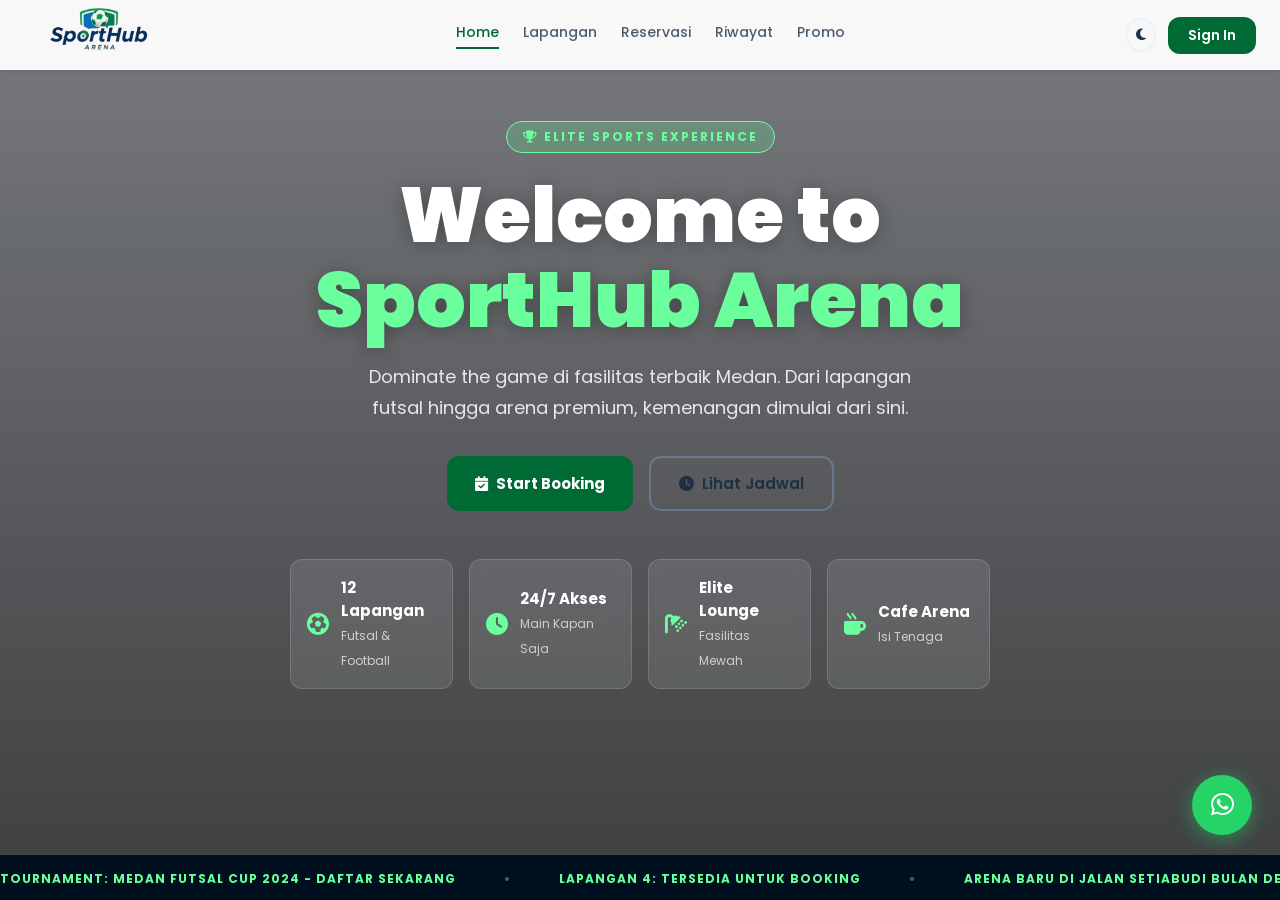
==== index.html @ 55cbb91e "Memperbaiki code, manambah file, promo bisa berjalan, login center" ====
<!DOCTYPE html>
<html lang="id">

<head>
    <meta charset="UTF-8">
    <meta name="viewport" content="width=device-width, initial-scale=1.0">
    <title>SportHub Arena - Home</title>
    <link rel="stylesheet" href="css/style.css">
    <link href="https://fonts.googleapis.com/css2?family=Poppins:wght@300;400;600;700;800;900&display=swap"
        rel="stylesheet">
    <link href="https://cdnjs.cloudflare.com/ajax/libs/font-awesome/6.5.0/css/all.min.css" rel="stylesheet">
</head>

<body class="welcome-page">

    <!-- Background Slideshow -->
    <div class="bg-slideshow">
        <div class="bg-slide active"
            style="background-image: url('https://images.unsplash.com/photo-1574629810360-7efbbe195018?w=1920&q=80');">
        </div>
        <div class="bg-slide"
            style="background-image: url('https://images.unsplash.com/photo-1546519638-68e109498ffc?w=1920&q=80');">
        </div>
        <div class="bg-slide"
            style="background-image: url('https://images.unsplash.com/photo-1612872087720-bb876e2e67d1?w=1920&q=80');">
        </div>
        <div class="bg-slide"
            style="background-image: url('https://images.unsplash.com/photo-1626224583764-f87db24ac4ea?w=1920&q=80');">
        </div>
        <div class="overlay"></div>
    </div>

    <header>
    <!-- Navbar -->
    <nav class="navbar">
        <div class="nav-brand">
            <img src="asset/logo.png" alt="Logo" width="50">
        </div>
        <div class="nav-links">
            <a href="index.html" class="active">Home</a>
            <a href="fields.html">Lapangan</a>
            <a href="reservasi.html">Reservasi</a>
            <a href="riwayat.html">Riwayat</a>
            <a href="home.html#promo">Promo</a>
        </div>
        <div class="nav-actions">
            <button class="btn-dark-toggle" onclick="toggleDark()" title="Toggle Dark Mode">
                <i class="fas fa-moon" id="dark-icon"></i>
            </button>
            <a href="login.html" class="btn-signin">Sign In</a>
            <button class="hamburger" onclick="toggleMenu()" id="hamburger">
                <i class="fas fa-bars"></i>
            </button>
        </div>
    </nav>

    <!-- Mobile Menu -->
    <div class="mobile-menu" id="mobileMenu">
        <a href="index.html">Home</a>
        <a href="fields.html">Lapangan</a>
        <a href="reservasi.html">Reservasi</a>
        <a href="riwayat.html">Riwayat</a>
        <a href="home.html#promo">Promo</a>
        <a href="login.html">Sign In</a>
    </div>

    </header>

    <main>
    <!-- Hero Content -->
    <div class="hero-content">
        <span class="badge-label animate-fadein"><i class="fas fa-trophy"></i> Elite Sports Experience</span>

        <h1 class="hero-title animate-slideup">
            Welcome to <br>
            <span class="text-green">SportHub Arena</span>
        </h1>

        <p class="hero-desc animate-slideup delay-1">
            Dominate the game di fasilitas terbaik Medan. Dari lapangan futsal hingga arena premium, kemenangan dimulai
            dari sini.
        </p>

        <div class="hero-buttons animate-slideup delay-2">
            <a href="login.html" class="btn-primary">
                <i class="fas fa-calendar-check"></i> Start Booking
            </a>
            <a href="home.html" class="btn-outline">
                <i class="fas fa-clock"></i> Lihat Jadwal
            </a>
        </div>

        <!-- Stats -->
        <div class="hero-stats animate-fadein delay-3">
            <div class="stat-item">
                <i class="fas fa-futbol"></i>
                <div>
                    <strong>12 Lapangan</strong>
                    <span>Futsal & Football</span>
                </div>
            </div>
            <div class="stat-item">
                <i class="fas fa-clock"></i>
                <div>
                    <strong>24/7 Akses</strong>
                    <span>Main Kapan Saja</span>
                </div>
            </div>
            <div class="stat-item">
                <i class="fas fa-shower"></i>
                <div>
                    <strong>Elite Lounge</strong>
                    <span>Fasilitas Mewah</span>
                </div>
            </div>
            <div class="stat-item">
                <i class="fas fa-mug-hot"></i>
                <div>
                    <strong>Cafe Arena</strong>
                    <span>Isi Tenaga</span>
                </div>
            </div>
        </div>
    </div>

    <!-- Ticker Bar -->
    <div class="ticker-bar">
                <div class="ticker-content">
            <span>TOURNAMENT: MEDAN FUTSAL CUP 2024 - DAFTAR SEKARANG</span>
            <span class="dot">&bull;</span>
            <span>LAPANGAN 4: TERSEDIA UNTUK BOOKING</span>
            <span class="dot">&bull;</span>
            <span>ARENA BARU DI JALAN SETIABUDI BULAN DEPAN</span>
            <span class="dot">&bull;</span>
            <span>PROMO: DISKON 20% SLOT PAGI (06:00 - 10:00)</span>
            <span class="dot">&bull;</span>
            <span>TOURNAMENT: MEDAN FUTSAL CUP 2024 - DAFTAR SEKARANG</span>
            <span class="dot">&bull;</span>
            <span>LAPANGAN 4: TERSEDIA UNTUK BOOKING</span>
            <span class="dot">&bull;</span>
            <span>ARENA BARU DI JALAN SETIABUDI BULAN DEPAN</span>
            <span class="dot">&bull;</span>
            <span>PROMO: DISKON 20% SLOT PAGI (06:00 - 10:00)</span>
        </div>
    </div>

    </main>

    <!-- FAB Support -->
    <div class="fab-container">
        <button class="fab-btn" title="WhatsApp Support" onclick="window.open('https://wa.me/628123456789')">
            <i class="fab fa-whatsapp"></i>
        </button>
        <span class="fab-tooltip">Chat Support</span>
    </div>

    <script src="js/script.js"></script>
</body>

</html>
---- css/style.css ----
/* ========================================
   style.css - SportHub Arena
   ======================================== */

:root {
    --hijau: #006a35;
    --hijau-muda: #6bfe9c;
    --hijau-gelap: #004a23;
    --putih: #ffffff;
    --abu-muda: #f2f7ff;
    --abu: #e8f2ff;
    --abu-tua: #66798d;
    --teks: #1e3042;
    --teks-sub: #4b5d70;
    --merah: #b31b25;
    --biru: #006093;
    --shadow: 0 4px 20px rgba(0,0,0,0.1);
    --radius: 12px;
    --radius-besar: 20px;
    --transition: 0.3s ease;
    --navbar-height: 70px;
}

/* ===== Dark Mode ===== */
body.dark {
    --putih: #1a1a2e;
    --abu-muda: #16213e;
    --abu: #0f3460;
    --teks: #e8f2ff;
    --teks-sub: #9cafc5;
    --abu-tua: #9cafc5;
}

/* ===== Reset Dasar ===== */
* {
    margin: 0;
    padding: 0;
    box-sizing: border-box;
}

body {
    font-family: 'Poppins', sans-serif;
    background-color: var(--abu-muda);
    color: var(--teks);
    transition: background-color var(--transition), color var(--transition);
}

a {
    text-decoration: none;
    color: inherit;
}

/* ===================================
   NAVBAR
=================================== */
.navbar {
    position: fixed;
    top: 0;
    left: 0;
    right: 0;
    height: var(--navbar-height);
    background: rgba(255,255,255,0.95);
    backdrop-filter: blur(10px);
    box-shadow: 0 2px 10px rgba(0,0,0,0.08);
    display: flex;
    align-items: center;
    justify-content: space-between;
    padding: 0 24px;
    z-index: 1000;
    transition: background var(--transition);
}

body.dark .navbar {
    background: rgba(22, 33, 62, 0.95);
}

.nav-brand img{
    width: 150px;
    height: auto;
    /* display: flex;
    align-items: center;
    gap: 10px;
    font-size: 20px;
    font-weight: 800;
    color: var(--hijau);
    font-style: italic; */
}

.nav-brand i {
    font-size: 22px;
}

.nav-links {
    display: flex;
    gap: 24px;
}

.nav-links a {
    font-size: 14px;
    font-weight: 500;
    color: var(--teks-sub);
    transition: color var(--transition);
    padding-bottom: 4px;
    border-bottom: 2px solid transparent;
}

.nav-links a:hover,
.nav-links a.active {
    color: var(--hijau);
    border-bottom-color: var(--hijau);
}

.nav-actions {
    display: flex;
    align-items: center;
    gap: 12px;
}

/* Tombol Dark Mode */
.btn-dark-toggle {
    background: none;
    border: 2px solid var(--abu);
    padding: 8px;
    border-radius: 50%;
    cursor: pointer;
    color: var(--teks);
    display: flex;
    align-items: center;
    justify-content: center;
    transition: all var(--transition);
}

.btn-dark-toggle:hover {
    background: var(--hijau);
    color: white;
    border-color: var(--hijau);
}

/* Tombol Sign In */
.btn-signin {
    background: var(--hijau);
    color: white;
    padding: 8px 20px;
    border-radius: var(--radius);
    font-size: 14px;
    font-weight: 600;
    transition: all var(--transition);
}

.btn-signin:hover {
    background: var(--hijau-gelap);
}

/* Hamburger Menu */
.hamburger {
    display: none;
    background: none;
    border: none;
    font-size: 22px;
    cursor: pointer;
    color: var(--teks);
}

/* Mobile Menu */
.mobile-menu {
    display: none;
    position: fixed;
    top: var(--navbar-height);
    left: 0;
    right: 0;
    background: var(--putih);
    padding: 20px;
    box-shadow: var(--shadow);
    z-index: 999;
    flex-direction: column;
    gap: 8px;
}

.mobile-menu a {
    padding: 12px 16px;
    border-radius: var(--radius);
    font-weight: 500;
    color: var(--teks);
    transition: all var(--transition);
}

.mobile-menu a:hover {
    background: var(--abu);
    color: var(--hijau);
}

.mobile-menu.open {
    display: flex;
}

/* Search Bar di Navbar */
.search-bar {
    display: flex;
    align-items: center;
    gap: 8px;
    background: var(--abu);
    border-radius: 100px;
    padding: 8px 16px;
}

.search-bar input {
    border: none;
    background: none;
    outline: none;
    font-size: 13px;
    width: 180px;
    color: var(--teks);
}

.search-bar i {
    color: var(--abu-tua);
    font-size: 14px;
}

/* User Menu Dropdown */
.user-menu {
    display: flex;
    align-items: center;
    gap: 8px;
    cursor: pointer;
    padding: 6px 12px;
    border-radius: 100px;
    border: 2px solid var(--abu);
    position: relative;
    transition: all var(--transition);
}

.user-menu:hover {
    border-color: var(--hijau);
}

.user-avatar {
    width: 32px;
    height: 32px;
    border-radius: 50%;
    background: var(--hijau-muda);
    display: flex;
    align-items: center;
    justify-content: center;
    color: var(--hijau);
    font-size: 14px;
}

.user-name {
    font-size: 13px;
    font-weight: 600;
}

.dropdown-menu {
    display: none;
    position: absolute;
    top: calc(100% + 10px);
    right: 0;
    background: var(--putih);
    border-radius: var(--radius);
    box-shadow: var(--shadow);
    min-width: 180px;
    overflow: hidden;
    border: 1px solid var(--abu);
}

.dropdown-menu.show {
    display: block;
}

.dropdown-menu a {
    display: flex;
    align-items: center;
    gap: 10px;
    padding: 12px 16px;
    font-size: 13px;
    font-weight: 500;
    color: var(--teks);
    transition: all var(--transition);
}

.dropdown-menu a:hover {
    background: var(--abu);
    color: var(--hijau);
}

/* ===================================
   TOMBOL UMUM
=================================== */
.btn-primary {
    display: inline-flex;
    align-items: center;
    gap: 8px;
    background: var(--hijau);
    color: white;
    padding: 14px 28px;
    border-radius: var(--radius);
    font-size: 15px;
    font-weight: 700;
    border: none;
    cursor: pointer;
    transition: all var(--transition);
    text-decoration: none;
}

.btn-primary:hover {
    background: var(--hijau-gelap);
    transform: translateY(-2px);
    box-shadow: 0 8px 20px rgba(0,106,53,0.3);
}

.btn-primary:active {
    transform: scale(0.97);
}

.btn-outline {
    display: inline-flex;
    align-items: center;
    gap: 8px;
    background: transparent;
    color: var(--teks);
    padding: 14px 28px;
    border-radius: var(--radius);
    font-size: 15px;
    font-weight: 600;
    border: 2px solid var(--abu-tua);
    cursor: pointer;
    transition: all var(--transition);
    text-decoration: none;
}

.btn-outline:hover {
    border-color: var(--hijau);
    color: var(--hijau);
}

/* ===================================
   WELCOME PAGE
=================================== */
.welcome-page {
    min-height: 100vh;
}

/* Slideshow */
.bg-slideshow {
    position: fixed;
    inset: 0;
    z-index: -1;
}

.bg-slide {
    position: absolute;
    inset: 0;
    background-size: cover;
    background-position: center;
    opacity: 0;
    transition: opacity 1.5s ease;
}

.bg-slide.active {
    opacity: 1;
}

.overlay {
    position: absolute;
    inset: 0;
    background: linear-gradient(180deg, rgba(0,0,0,0.5) 0%, rgba(0,0,0,0.75) 100%);
}

/* Hero Content */
.hero-content {
    min-height: calc(100vh - 60px);
    padding-top: calc(var(--navbar-height) + 20px);
    padding-left: 24px;
    padding-right: 24px;
    padding-bottom: 120px;
    display: flex;
    flex-direction: column;
    align-items: center;
    justify-content: center;
    text-align: center;
    max-width: 900px;
    margin: 0 auto;
    box-sizing: border-box;
}

body{
    overflow-x: hidden;
}

.badge-label {
    display: inline-block;
    background: rgba(107, 254, 156, 0.2);
    color: var(--hijau-muda);
    border: 1px solid var(--hijau-muda);
    padding: 6px 16px;
    border-radius: 100px;
    font-size: 12px;
    font-weight: 700;
    letter-spacing: 2px;
    text-transform: uppercase;
    margin-bottom: 20px;
}

.hero-title {
    font-size: clamp(2.5rem, 6vw, 5rem);
    font-weight: 900;
    color: white;
    line-height: 1.1;
    margin-bottom: 20px;
    text-shadow: 0 2px 20px rgba(0,0,0,0.3);
}

.text-green {
    color: var(--hijau-muda);
}

.hero-desc {
    font-size: 18px;
    color: rgba(255,255,255,0.85);
    max-width: 580px;
    line-height: 1.7;
    margin-bottom: 32px;
}

.hero-buttons {
    display: flex;
    gap: 16px;
    flex-wrap: wrap;
    justify-content: center;
    margin-bottom: 48px;
}

.hero-stats {
    display: grid;
    grid-template-columns: repeat(auto-fit, minmax(140px, 1fr));
    gap: 16px;
    width: 100%;
    max-width: 700px;
}

.stat-item {
    background: rgba(255,255,255,0.1);
    backdrop-filter: blur(10px);
    border: 1px solid rgba(255,255,255,0.15);
    border-radius: var(--radius);
    padding: 16px;
    display: flex;
    align-items: center;
    gap: 12px;
    text-align: left;
}

.stat-item i {
    font-size: 22px;
    color: var(--hijau-muda);
}

.stat-item strong {
    display: block;
    color: white;
    font-size: 15px;
}

.stat-item span {
    font-size: 12px;
    color: rgba(255,255,255,0.7);
}

/* Ticker Bar */
.ticker-bar {
    position: fixed;
    bottom: 0;
    left: 0;
    right: 0;
    background: #000f1e;
    padding: 10px 0;
    z-index: 100;
    overflow: hidden;
}

.ticker-content {
    display: inline-flex;
    gap: 48px;
    animation: marquee 35s linear infinite;
    white-space: nowrap;
    color: var(--hijau-muda);
    font-size: 12px;
    font-weight: 700;
    letter-spacing: 1px;
    text-transform: uppercase;
}

.ticker-content .dot {
    color: rgba(107,254,156,0.4);
}

@keyframes marquee {
    from { transform: translateX(0); }
    to { transform: translateX(-50%); }
}

/* ===================================
   ANIMASI
=================================== */
.animate-fadein {
    animation: fadeIn 0.8s ease forwards;
}

.animate-slideup {
    animation: slideUp 0.8s ease forwards;
}

.delay-1 { animation-delay: 0.2s; opacity: 0; }
.delay-2 { animation-delay: 0.4s; opacity: 0; }
.delay-3 { animation-delay: 0.6s; opacity: 0; }

@keyframes fadeIn {
    from { opacity: 0; }
    to { opacity: 1; }
}

@keyframes slideUp {
    from { transform: translateY(40px); opacity: 0; }
    to { transform: translateY(0); opacity: 1; }
}

/* ===================================
   AUTH PAGE (LOGIN / REGISTER)
=================================== */
.auth-page {
    min-height: 100vh;
}

.auth-main {
    min-height: 100vh;
    padding-top: var(--navbar-height);
    display: flex;
}

/* Kiri: Hero */
.auth-hero {
    flex: 1;
    position: relative;
    display: none;
    overflow: hidden;
}

.auth-hero-img {
    width: 100%;
    height: 100%;
    object-fit: cover;
}

.auth-hero-overlay {
    position: absolute;
    inset: 0;
    background: linear-gradient(to top, rgba(0,60,30,0.9) 0%, rgba(0,60,30,0.4) 100%);
    display: flex;
    flex-direction: column;
    justify-content: flex-end;
    padding: 48px;
    color: white;
}

.auth-hero-overlay h2 {
    font-size: 42px;
    font-weight: 900;
    line-height: 1.1;
    margin-bottom: 16px;
    font-style: italic;
}

.auth-hero-overlay p {
    font-size: 16px;
    opacity: 0.85;
    max-width: 380px;
    line-height: 1.7;
    margin-bottom: 32px;
}

.auth-hero-stats {
    display: flex;
    gap: 16px;
}

.auth-stat {
    background: rgba(255,255,255,0.15);
    padding: 16px 24px;
    border-radius: var(--radius);
    display: flex;
    flex-direction: column;
    gap: 4px;
}

.auth-stat .stat-label {
    font-size: 11px;
    text-transform: uppercase;
    letter-spacing: 2px;
    opacity: 0.8;
}

.auth-stat .stat-value {
    font-size: 26px;
    font-weight: 900;
}

/* Kanan: Form */
.auth-form-container {
    width: 100%;
    max-width: 540px;
    background: var(--putih);
    padding: 48px 40px;
    overflow-y: auto;
    display: flex;
    flex-direction: column;
    justify-content: center;
}

/* Auth Views (Tab System) */
.auth-view {
    display: none;
}

.auth-view.active {
    display: flex;
    flex-direction: column;
    gap: 0;
    animation: fadeIn 0.4s ease;
}

/* Tab Login/Register */
.auth-tabs {
    display: flex;
    gap: 0;
    margin-bottom: 32px;
    border-bottom: 2px solid var(--abu);
}

.tab-btn {
    background: none;
    border: none;
    padding: 14px 24px;
    font-size: 16px;
    font-weight: 700;
    font-family: 'Poppins', sans-serif;
    cursor: pointer;
    color: var(--abu-tua);
    border-bottom: 3px solid transparent;
    margin-bottom: -2px;
    transition: all var(--transition);
}

.tab-btn.active {
    color: var(--hijau);
    border-bottom-color: var(--hijau);
}

/* Form Header */
.form-header {
    margin-bottom: 24px;
}

.form-header h2 {
    font-size: 28px;
    font-weight: 800;
    margin-bottom: 6px;
}

.form-header p {
    color: var(--teks-sub);
    font-size: 14px;
}

/* Form Group */
.form-group {
    display: flex;
    flex-direction: column;
    gap: 6px;
    margin-bottom: 16px;
}

.form-group label {
    font-size: 12px;
    font-weight: 700;
    text-transform: uppercase;
    letter-spacing: 1px;
    color: var(--abu-tua);
    display: flex;
    justify-content: space-between;
    align-items: center;
}

/* Input dengan ikon */
.input-icon {
    position: relative;
    display: flex;
    align-items: center;
}

.input-icon > i:first-child {
    position: absolute;
    left: 16px;
    color: var(--abu-tua);
    font-size: 15px;
    pointer-events: none;
}

.input-icon input,
.input-icon textarea {
    width: 100%;
    padding: 14px 16px 14px 44px;
    background: var(--abu);
    border: 2px solid transparent;
    border-radius: var(--radius);
    font-size: 15px;
    font-family: 'Poppins', sans-serif;
    color: var(--teks);
    outline: none;
    transition: border-color var(--transition);
}

.input-icon textarea {
    resize: vertical;
    min-height: 80px;
}

.input-icon input:focus,
.input-icon textarea:focus {
    border-color: var(--hijau);
    background: rgba(0,106,53,0.05);
}

/* Toggle Password */
.toggle-pw {
    position: absolute;
    right: 14px;
    background: none;
    border: none;
    cursor: pointer;
    color: var(--abu-tua);
    font-size: 15px;
    padding: 4px;
}

.toggle-pw:hover {
    color: var(--hijau);
}

/* Forgot Link */
.forgot-link {
    color: var(--hijau);
    font-size: 12px;
    font-weight: 700;
    text-transform: none;
    letter-spacing: 0;
}

.forgot-link:hover {
    text-decoration: underline;
}

/* Form Row 2 kolom */
.form-row {
    display: grid;
    grid-template-columns: 1fr 1fr;
    gap: 12px;
}

/* Submit Button */
.btn-submit {
    width: 100%;
    padding: 16px;
    background: var(--hijau);
    color: white;
    border: none;
    border-radius: var(--radius);
    font-size: 16px;
    font-weight: 800;
    font-family: 'Poppins', sans-serif;
    cursor: pointer;
    transition: all var(--transition);
    display: flex;
    align-items: center;
    justify-content: center;
    gap: 10px;
    margin-top: 8px;
    letter-spacing: 0.5px;
}

.btn-submit:hover {
    background: var(--hijau-gelap);
    transform: translateY(-2px);
    box-shadow: 0 8px 20px rgba(0,106,53,0.3);
}

.btn-submit:active {
    transform: scale(0.98);
}

/* Notifikasi */
.notif {
    display: flex;
    align-items: center;
    gap: 10px;
    padding: 14px 16px;
    border-radius: var(--radius);
    font-size: 14px;
    font-weight: 600;
    margin-bottom: 16px;
}

.notif.hidden {
    display: none;
}

.notif-error {
    background: rgba(179,27,37,0.1);
    color: var(--merah);
    border: 1px solid rgba(179,27,37,0.3);
}

.notif-success {
    background: rgba(0,106,53,0.1);
    color: var(--hijau);
    border: 1px solid rgba(0,106,53,0.3);
}

/* Divider */
.divider {
    display: flex;
    align-items: center;
    gap: 12px;
    margin: 20px 0;
}

.divider::before,
.divider::after {
    content: '✓';
    flex: 1;
    height: 1px;
    background: var(--abu);
}

.divider span {
    font-size: 11px;
    font-weight: 700;
    color: var(--abu-tua);
    letter-spacing: 1px;
    white-space: nowrap;
}

/* Social Buttons */
.social-buttons {
    display: grid;
    grid-template-columns: 1fr 1fr;
    gap: 12px;
}

.btn-social {
    display: flex;
    align-items: center;
    justify-content: center;
    gap: 10px;
    padding: 12px;
    border: 2px solid var(--abu);
    border-radius: var(--radius);
    background: var(--putih);
    cursor: pointer;
    font-size: 14px;
    font-weight: 600;
    font-family: 'Poppins', sans-serif;
    color: var(--teks);
    transition: all var(--transition);
}

.btn-social:hover {
    border-color: var(--hijau);
    color: var(--hijau);
}

/* Back Button */
.back-btn {
    display: inline-flex;
    align-items: center;
    gap: 8px;
    background: none;
    border: none;
    font-family: 'Poppins', sans-serif;
    font-size: 14px;
    font-weight: 600;
    color: var(--teks-sub);
    cursor: pointer;
    padding: 0;
    margin-bottom: 24px;
    transition: color var(--transition);
}

.back-btn:hover {
    color: var(--hijau);
}

/* OTP Simulation Box */
.otp-simulation {
    background: rgba(107,254,156,0.1);
    border: 1px solid var(--hijau-muda);
    border-radius: var(--radius);
    padding: 14px 16px;
    display: flex;
    align-items: center;
    gap: 10px;
    font-size: 14px;
    font-weight: 600;
    color: var(--hijau);
    margin-bottom: 16px;
}

/* OTP Input Boxes */
.otp-inputs {
    display: flex;
    gap: 10px;
    justify-content: center;
    margin: 8px 0;
}

.otp-box {
    width: 52px;
    height: 60px;
    text-align: center;
    font-size: 24px;
    font-weight: 800;
    font-family: 'Poppins', sans-serif;
    background: var(--abu);
    border: 2px solid transparent;
    border-radius: var(--radius);
    outline: none;
    color: var(--teks);
    transition: border-color var(--transition);
}

.otp-box:focus {
    border-color: var(--hijau);
    background: rgba(0,106,53,0.05);
}

/* Resend OTP */
.resend-otp {
    text-align: center;
    font-size: 13px;
    color: var(--abu-tua);
    margin-top: 16px;
}

.resend-otp a {
    color: var(--hijau);
    font-weight: 700;
}

/* ===================================
   HOME PAGE
=================================== */
.home-page {
    min-height: 100vh;
}

.home-main {
    padding-top: calc(var(--navbar-height) + 24px);
    padding-bottom: 60px;
    max-width: 1200px;
    margin: 0 auto;
    padding-left: 24px;
    padding-right: 24px;
}

/* Page Header */
.page-header {
    margin-bottom: 32px;
    padding: 32px;
    background: linear-gradient(135deg, var(--hijau), #00a86b);
    border-radius: var(--radius-besar);
    color: white;
}

.page-header h1 {
    font-size: 32px;
    font-weight: 800;
    margin-bottom: 8px;
}

.page-header p {
    font-size: 16px;
    opacity: 0.85;
}

/* Section */
.section {
    margin-bottom: 48px;
}

.section-title {
    font-size: 24px;
    font-weight: 800;
    margin-bottom: 20px;
}

.section-sub {
    font-size: 14px;
    color: var(--teks-sub);
    margin-top: -12px;
    margin-bottom: 20px;
}

.section-header {
    display: flex;
    justify-content: space-between;
    align-items: flex-end;
    margin-bottom: 20px;
}

.link-more {
    font-size: 14px;
    font-weight: 700;
    color: var(--hijau);
    transition: opacity var(--transition);
}

.link-more:hover {
    opacity: 0.7;
}

/* Hero Section Home */
.home-hero{
    position:relative;
    display:grid;
    grid-template-columns:1fr 280px;
    gap:20px;
    margin-bottom:48px;
    align-items:start;
}

/*HERO IMAGE LEFT */
.home-hero-img-wrap{
    position:relative;
    height:400px;
    border-radius:var(--radius-besar);
    overflow:hidden;
}

/* semua gambar ditumpuk */
.home-hero-img{
    position:absolute;
    top:0;
    left:0;
    width:100%;
    height:100%;
    object-fit:cover;
    opacity:0;
    transform:scale(1);
    animation:heroFade 12s infinite ease-in-out;
    will-change: opacity, transform;
}

/* delay tiap gambar */
.home-hero-img:nth-child(1){ animation-delay:0s; }
.home-hero-img:nth-child(2){ animation-delay:3s; }
.home-hero-img:nth-child(3){ animation-delay:6s; }
.home-hero-img:nth-child(4){ animation-delay:9s; }

@keyframes heroFade{

    0%{
        opacity:0;
        transform:scale(1);
    }

    8%{
        opacity:1;
        transform:scale(1.02);
    }

    25%{
        opacity:1;
        transform:scale(1.05);
    }

    33%{
        opacity:0;
        transform:scale(1.08);
    }

    100%{
        opacity:0;
        transform:scale(1.08);
    }
}

/* overlay gelap */
.home-hero-overlay{
    position:absolute;
    inset:0;
    z-index:5;
    background:linear-gradient(to top, rgba(0,0,0,.78) 0%, transparent 60%);
}

/* ===============================
   TEXT DI ATAS GAMBAR
================================= */
.home-hero-text{
    position:absolute;
    left:32px;
    right:20px;
    bottom:22px;
    color:#fff;
    z-index:10;
}

.home-hero-text h1{
    font-size:32px;
    font-weight:800;
    line-height:1.2;
    margin:6px 0;
}

.home-hero-text p{
    font-size:13px;
    opacity:.88;
    max-width:420px;
}

/* Weather Widget */
.weather-container {
  position: relative; 
  z-index: 1;
  overflow: hidden;
}
.weather-widget {
    position:relative;
    background: var(--putih);
    border-radius: var(--radius-besar);
    padding: 24px;
    display: flex;
    flex-direction: column;
    gap: 16px;
    box-shadow: var(--shadow);
    border: 1px solid var(--abu);
}

.weather-top {
    display: flex;
    justify-content: space-between;
    align-items: flex-start;
}

.weather-label {
    font-size: 10px;
    font-weight: 700;
    text-transform: uppercase;
    letter-spacing: 2px;
    color: var(--abu-tua);
}

.weather-top h3 {
    font-size: 18px;
    font-weight: 700;
    margin-top: 4px;
}

.weather-icon {
    font-size: 40px;
    color: var(--hijau);
}

.weather-temp .temp-big {
    font-size: 56px;
    font-weight: 900;
    line-height: 1;
}

.weather-temp .temp-unit {
    font-size: 22px;
    font-weight: 700;
    color: var(--teks-sub);
}

.weather-temp p {
    font-size: 13px;
    color: var(--teks-sub);
    margin-top: 6px;
}

.weather-note {
    background: var(--abu);
    border-radius: var(--radius);
    padding: 12px;
    font-size: 13px;
    color: var(--teks-sub);
    font-style: italic;
    line-height: 1.5;
}

/* Sport Category Cards */
.sport-grid {
    display: grid;
    grid-template-columns: repeat(4, 1fr);
    gap: 16px;
}

.sport-card {
    background: var(--putih);
    border-radius: var(--radius-besar);
    padding: 28px 20px;
    text-align: center;
    cursor: pointer;
    transition: all var(--transition);
    border: 2px solid transparent;
    display: block;
    color: var(--teks);
    text-decoration: none;
}

.sport-card:hover {
    border-color: var(--hijau);
    transform: translateY(-6px);
    box-shadow: 0 12px 30px rgba(0,106,53,0.15);
}

.sport-icon {
    width: 56px;
    height: 56px;
    background: var(--abu);
    border-radius: 16px;
    display: flex;
    align-items: center;
    justify-content: center;
    font-size: 28px;
    margin: 0 auto 16px;
    transition: all var(--transition);
}

.sport-card:hover .sport-icon {
    background: var(--hijau-muda);
}

.sport-card h3 {
    font-size: 17px;
    font-weight: 700;
    margin-bottom: 4px;
}

.sport-card p {
    font-size: 12px;
    color: var(--teks-sub);
    text-transform: uppercase;
    letter-spacing: 1px;
}

/* Field Cards */
.field-grid {
    display: grid;
    grid-template-columns: repeat(auto-fill, minmax(300px, 1fr));
    gap: 24px;
}

.field-card {
    background: var(--putih);
    border-radius: var(--radius-besar);
    overflow: hidden;
    transition: all var(--transition);
    box-shadow: 0 2px 12px rgba(0,0,0,0.06);
}

.field-card:hover {
    transform: translateY(-4px);
    box-shadow: 0 12px 30px rgba(0,0,0,0.12);
}

.field-card-booked {
    opacity: 0.75;
}

.field-card-img {
    height: 200px;
    position: relative;
    overflow: hidden;
}

.field-card-img img {
    width: 100%;
    height: 100%;
    object-fit: cover;
    transition: transform 0.5s ease;
}

.field-card:hover .field-card-img img {
    transform: scale(1.08);
}

.field-badge {
    position: absolute;
    top: 12px;
    left: 12px;
    background: var(--hijau);
    color: white;
    font-size: 11px;
    font-weight: 700;
    padding: 4px 10px;
    border-radius: 100px;
    text-transform: uppercase;
}

.field-rating {
    position: absolute;
    top: 12px;
    right: 12px;
    background: rgba(255,255,255,0.95);
    font-size: 12px;
    font-weight: 700;
    padding: 4px 10px;
    border-radius: 100px;
}

.field-status {
    position: absolute;
    bottom: 12px;
    left: 12px;
    font-size: 12px;
    font-weight: 700;
    padding: 4px 12px;
    border-radius: 100px;
}

.status-available {
    background: rgba(0,200,80,0.15);
    color: #00a050;
    border: 1px solid rgba(0,200,80,0.3);
}

.status-booked {
    background: rgba(200,0,0,0.15);
    color: #cc0000;
    border: 1px solid rgba(200,0,0,0.3);
}

.status-maintenance {
    background: rgba(200,150,0,0.15);
    color: #cc8800;
    border: 1px solid rgba(200,150,0,0.3);
}

.field-card-body {
    padding: 20px;
}

.field-card-body h4 {
    font-size: 18px;
    font-weight: 700;
    margin-bottom: 8px;
}

.field-sport,
.field-location {
    display: flex;
    align-items: center;
    gap: 6px;
    font-size: 13px;
    color: var(--teks-sub);
    margin-bottom: 6px;
}

.field-card-footer {
    display: flex;
    justify-content: space-between;
    align-items: center;
    margin-top: 16px;
    padding-top: 16px;
    border-top: 1px solid var(--abu);
}

.field-price strong {
    font-size: 20px;
    color: var(--hijau);
}

.field-price span {
    font-size: 12px;
    color: var(--teks-sub);
}

.btn-book {
    background: var(--abu);
    color: var(--teks);
    border: none;
    padding: 10px 20px;
    border-radius: var(--radius);
    font-size: 13px;
    font-weight: 700;
    cursor: pointer;
    font-family: 'Poppins', sans-serif;
    transition: all var(--transition);
    text-decoration: none;
    display: inline-block;
}

.btn-book:hover {
    background: var(--hijau);
    color: white;
}

.btn-book-disabled {
    opacity: 0.5;
    cursor: not-allowed;
}

/* Promo Banner */
.promo-banner {
    background: #000f1e;
    border-radius: var(--radius-besar);
    padding: 48px;
    display: grid;
    grid-template-columns: 1fr auto;
    gap: 32px;
    align-items: center;
    position: relative;
    overflow: hidden;
}

.promo-deco {
    position: absolute;
    inset: 0;
    pointer-events: none;
}

.promo-content {
    position: relative;
    z-index: 1;
}

.promo-content h2 {
    font-size: 40px;
    font-weight: 900;
    color: white;
    line-height: 1.2;
    margin: 12px 0;
}

.promo-content p {
    color: rgba(255,255,255,0.6);
    max-width: 400px;
    font-size: 15px;
    line-height: 1.7;
}

.promo-card-wrap {
    position: relative;
    z-index: 1;
}

.promo-card {
    background: rgba(255,255,255,0.1);
    backdrop-filter: blur(12px);
    border: 1px solid rgba(255,255,255,0.1);
    border-radius: var(--radius-besar);
    padding: 28px;
    min-width: 200px;
    transform: rotate(3deg);
}

.promo-card-top {
    display: flex;
    justify-content: space-between;
    color: var(--hijau-muda);
    font-size: 13px;
    font-weight: 700;
    margin-bottom: 24px;
}

.promo-card-top i {
    font-size: 28px;
}

.promo-card-info p {
    font-size: 11px;
    text-transform: uppercase;
    letter-spacing: 2px;
    color: rgba(255,255,255,0.5);
    margin-bottom: 4px;
}

.promo-card-info strong {
    color: white;
    font-size: 17px;
}

.promo-card-code {
    display: flex;
    justify-content: space-between;
    align-items: center;
    margin-top: 20px;
    padding-top: 16px;
    border-top: 1px solid rgba(255,255,255,0.1);
}

.promo-card-code span {
    color: white;
    font-weight: 700;
}

.promo-card-code button {
    background: none;
    border: none;
    color: var(--hijau-muda);
    font-size: 11px;
    font-weight: 800;
    cursor: pointer;
    font-family: 'Poppins', sans-serif;
    letter-spacing: 0.5px;
}

/* Maps */
.map-container {
    border-radius: var(--radius-besar);
    overflow: hidden;
    box-shadow: var(--shadow);
}

.map-actions {
    display: flex;
    align-items: center;
    gap: 16px;
    padding: 20px;
    background: var(--putih);
    flex-wrap: wrap;
}

.map-address {
    display: flex;
    align-items: center;
    gap: 8px;
    font-size: 14px;
    color: var(--teks-sub);
}

.map-address i {
    color: var(--merah);
}

/* ===================================
   FILTER BAR (Fields Page)
=================================== */
.filter-bar {
    display: flex;
    gap: 16px;
    align-items: center;
    flex-wrap: wrap;
    margin-bottom: 24px;
    background: var(--putih);
    padding: 20px;
    border-radius: var(--radius-besar);
    box-shadow: 0 2px 12px rgba(0,0,0,0.05);
}

.filter-search {
    display: flex;
    align-items: center;
    gap: 10px;
    background: var(--abu);
    border-radius: var(--radius);
    padding: 10px 16px;
    flex: 1;
    min-width: 200px;
}

.filter-search input {
    border: none;
    background: none;
    outline: none;
    font-size: 14px;
    font-family: 'Poppins', sans-serif;
    width: 100%;
    color: var(--teks);
}

.filter-search i {
    color: var(--abu-tua);
}

.filter-tabs {
    display: flex;
    gap: 8px;
    flex-wrap: wrap;
}

.filter-tab {
    padding: 10px 18px;
    border-radius: 100px;
    border: 2px solid var(--abu);
    background: var(--putih);
    font-size: 13px;
    font-weight: 600;
    font-family: 'Poppins', sans-serif;
    cursor: pointer;
    color: var(--teks);
    transition: all var(--transition);
}

.filter-tab.active,
.filter-tab:hover {
    background: var(--hijau);
    color: white;
    border-color: var(--hijau);
}

.filter-status select {
    padding: 10px 16px;
    border-radius: var(--radius);
    border: 2px solid var(--abu);
    background: var(--putih);
    font-family: 'Poppins', sans-serif;
    font-size: 13px;
    color: var(--teks);
    cursor: pointer;
    outline: none;
}

.result-count {
    font-size: 13px;
    color: var(--teks-sub);
    margin-bottom: 16px;
}

.empty-state {
    text-align: center;
    padding: 60px 20px;
    color: var(--teks-sub);
}

.empty-state i {
    font-size: 48px;
    margin-bottom: 16px;
    opacity: 0.3;
    display: block;
}

.empty-state p {
    font-size: 16px;
    font-weight: 600;
}

.empty-state.hidden {
    display: none;
}

/* ===================================
   RESERVASI - BOOKING STEPS
=================================== */
.booking-progress {
    display: flex;
    align-items: center;
    justify-content: center;
    gap: 0;
    margin-bottom: 40px;
    padding: 24px;
    background: var(--putih);
    border-radius: var(--radius-besar);
    box-shadow: 0 2px 12px rgba(0,0,0,0.05);
    overflow-x: auto;
}

.step {
    display: flex;
    flex-direction: column;
    align-items: center;
    gap: 8px;
    min-width: 80px;
}

.step-circle {
    width: 44px;
    height: 44px;
    border-radius: 50%;
    background: var(--abu);
    color: var(--abu-tua);
    font-size: 16px;
    font-weight: 800;
    display: flex;
    align-items: center;
    justify-content: center;
    transition: all var(--transition);
    border: 3px solid var(--abu);
}

.step span {
    font-size: 11px;
    font-weight: 600;
    color: var(--abu-tua);
    text-align: center;
    white-space: nowrap;
}

.step.active .step-circle {
    background: var(--hijau);
    color: white;
    border-color: var(--hijau);
    box-shadow: 0 4px 12px rgba(0,106,53,0.4);
}

.step.active span {
    color: var(--hijau);
    font-weight: 700;
}

.step.done .step-circle {
    background: var(--hijau-gelap);
    color: white;
    border-color: var(--hijau-gelap);
}

.step.done .step-circle::before {
    content: '✓';
}

.step.done span {
    color: var(--hijau-gelap);
}

.step-line {
    flex: 1;
    height: 3px;
    background: var(--abu);
    min-width: 20px;
    max-width: 60px;
    margin-bottom: 26px;
    transition: background var(--transition);
}

/* Booking Step Panels */
.booking-step {
    display: none;
}

.booking-step.active {
    display: block;
    animation: fadeIn 0.4s ease;
}

.step-card {
    background: var(--putih);
    border-radius: var(--radius-besar);
    padding: 40px;
    box-shadow: 0 2px 12px rgba(0,0,0,0.05);
}

.step-card h2 {
    font-size: 26px;
    font-weight: 800;
    margin-bottom: 8px;
    display: flex;
    align-items: center;
    gap: 12px;
}

.step-card h2 i {
    color: var(--hijau);
}

.step-desc {
    color: var(--teks-sub);
    font-size: 14px;
    margin-bottom: 28px;
}

/* Sport Select Grid */
.sport-select-grid {
    display: grid;
    grid-template-columns: repeat(4, 1fr);
    gap: 16px;
    margin-bottom: 24px;
}

.sport-select-card {
    background: var(--abu);
    border-radius: var(--radius-besar);
    padding: 32px 16px;
    text-align: center;
    cursor: pointer;
    border: 3px solid transparent;
    transition: all var(--transition);
    display: flex;
    flex-direction: column;
    align-items: center;
    gap: 10px;
}

.sport-select-card span {
    font-size: 40px;
    display: block;
}

.sport-select-card strong {
    font-size: 16px;
    font-weight: 700;
}

.sport-select-card small {
    font-size: 12px;
    color: var(--teks-sub);
}

.sport-select-card:hover {
    border-color: var(--hijau);
    background: rgba(0,106,53,0.05);
}

.sport-select-card.selected {
    border-color: var(--hijau);
    background: rgba(0,106,53,0.08);
}

/* Field Select List (Step 2) */
.field-select-list {
    display: flex;
    flex-direction: column;
    gap: 12px;
    margin-bottom: 24px;
}

.field-select-item {
    display: flex;
    justify-content: space-between;
    align-items: center;
    padding: 16px 20px;
    background: var(--abu);
    border-radius: var(--radius);
    border: 2px solid transparent;
    transition: all var(--transition);
}

.field-select-item.selected {
    border-color: var(--hijau);
    background: rgba(0,106,53,0.06);
}

.field-select-info strong {
    display: block;
    font-size: 15px;
    font-weight: 700;
    margin-bottom: 4px;
}

.field-select-info span {
    font-size: 13px;
    color: var(--hijau);
    font-weight: 600;
}

.btn-select-field {
    padding: 10px 20px;
    background: var(--putih);
    border: 2px solid var(--abu-tua);
    border-radius: var(--radius);
    font-family: 'Poppins', sans-serif;
    font-size: 13px;
    font-weight: 700;
    cursor: pointer;
    color: var(--teks);
    transition: all var(--transition);
}

.btn-select-field:hover,
.btn-select-field.selected {
    background: var(--hijau);
    color: white;
    border-color: var(--hijau);
}

/* Time Slots (Step 3) */
.time-slots {
    display: grid;
    grid-template-columns: repeat(auto-fill, minmax(150px, 1fr));
    gap: 10px;
    margin-bottom: 20px;
}

.slot-hint {
    color: var(--teks-sub);
    font-size: 14px;
    padding: 16px;
    grid-column: 1 / -1;
}

.time-slot {
    padding: 12px 10px;
    background: var(--abu);
    border: 2px solid transparent;
    border-radius: var(--radius);
    font-family: 'Poppins', sans-serif;
    font-size: 13px;
    font-weight: 600;
    cursor: pointer;
    color: var(--teks);
    text-align: center;
    transition: all var(--transition);
    line-height: 1.4;
}

.time-slot:hover:not(:disabled) {
    border-color: var(--hijau);
    background: rgba(0,106,53,0.06);
}

.time-slot.slot-selected {
    background: var(--hijau);
    color: white;
    border-color: var(--hijau);
}

.time-slot.slot-booked {
    background: rgba(200,0,0,0.08);
    color: var(--merah);
    cursor: not-allowed;
    opacity: 0.7;
}

.time-slot.slot-night {
    border-left: 3px solid #334466;
}

/* Price Calculation */
.price-calc {
    background: var(--abu);
    border-radius: var(--radius);
    padding: 20px;
    margin-top: 16px;
}

.price-calc-row {
    display: flex;
    justify-content: space-between;
    align-items: center;
    padding: 8px 0;
    font-size: 14px;
    border-bottom: 1px solid rgba(0,0,0,0.05);
}

.price-calc-row.total {
    border-bottom: none;
    padding-top: 12px;
    font-size: 16px;
    border-top: 2px solid var(--abu-tua);
    margin-top: 4px;
}

.price-red {
    color: var(--merah);
}

/* Step Actions */
.step-actions {
    display: flex;
    gap: 12px;
    justify-content: flex-end;
    margin-top: 32px;
    padding-top: 24px;
    border-top: 1px solid var(--abu);
}

/* Review Card (Step 4) */
.review-card {
    background: var(--abu);
    border-radius: var(--radius-besar);
    overflow: hidden;
    margin-bottom: 24px;
}

.review-item {
    display: flex;
    justify-content: space-between;
    align-items: center;
    padding: 16px 20px;
    border-bottom: 1px solid rgba(0,0,0,0.05);
    font-size: 14px;
}

.review-item:last-child {
    border-bottom: none;
}

.review-item span {
    color: var(--teks-sub);
    display: flex;
    align-items: center;
    gap: 8px;
}

.review-item strong {
    font-weight: 700;
    text-align: right;
}

.review-item.total {
    background: rgba(0,106,53,0.06);
    font-size: 16px;
}

/* Payment Options (Step 5) */
.payment-methods {
    display: grid;
    grid-template-columns: 1fr 1fr;
    gap: 12px;
    margin-bottom: 24px;
}

.payment-option {
    display: flex;
    align-items: center;
    gap: 14px;
    padding: 18px 20px;
    border: 2px solid var(--abu);
    border-radius: var(--radius);
    cursor: pointer;
    background: var(--putih);
    transition: all var(--transition);
}

.payment-option:hover {
    border-color: var(--hijau);
}

.payment-option.selected {
    border-color: var(--hijau);
    background: rgba(0,106,53,0.05);
}

.payment-option i:first-child {
    font-size: 24px;
    color: var(--hijau);
    width: 32px;
}

.payment-option div {
    flex: 1;
}

.payment-option strong {
    display: block;
    font-size: 14px;
    margin-bottom: 2px;
}

.payment-option small {
    font-size: 12px;
    color: var(--teks-sub);
}

.payment-check {
    font-size: 18px;
    color: var(--abu);
    transition: color var(--transition);
}

.payment-option.selected .payment-check {
    color: var(--hijau);
}

.payment-total {
    background: var(--abu);
    border-radius: var(--radius);
    padding: 16px 20px;
    margin-top: 16px;
}

/* Success Screen */
.success-screen {
    text-align: center;
}

.success-icon {
    font-size: 80px;
    color: var(--hijau);
    margin-bottom: 24px;
    animation: bounceIn 0.6s ease;
}

@keyframes bounceIn {
    0% { transform: scale(0); }
    60% { transform: scale(1.2); }
    100% { transform: scale(1); }
}

.success-screen h2 {
    font-size: 32px;
    font-weight: 800;
    margin-bottom: 12px;
    justify-content: center;
}

.success-screen p {
    color: var(--teks-sub);
    margin-bottom: 32px;
    font-size: 15px;
}

.success-detail {
    background: var(--abu);
    border-radius: var(--radius-besar);
    overflow: hidden;
    margin-bottom: 32px;
    text-align: left;
}

/* ===================================
   FOOTER
=================================== */
.footer {
    background: #f8f9fc;
    border-top: 1px solid var(--abu);
    padding: 48px 24px 24px;
    margin-top: 60px;
}

body.dark .footer {
    background: #0f1923;
}

.footer-grid {
    display: grid;
    grid-template-columns: repeat(3, 1fr);
    gap: 32px;
    max-width: 1200px;
    margin: 0 auto 32px;
}

.footer-grid h4 {
    font-size: 16px;
    font-weight: 700;
    margin-bottom: 12px;
}

.footer-grid p {
    font-size: 14px;
    color: var(--abu-tua);
    line-height: 1.7;
}

.footer-title {
    color: var(--hijau) !important;
    font-size: 12px !important;
    text-transform: uppercase;
    letter-spacing: 2px;
}

.footer-grid a {
    display: block;
    font-size: 14px;
    color: var(--abu-tua);
    margin-bottom: 8px;
    transition: color var(--transition);
}

.footer-grid a:hover {
    color: var(--hijau);
}

.footer-social {
    display: flex;
    gap: 10px;
    margin-top: 8px;
}

.footer-social button {
    width: 40px;
    height: 40px;
    border-radius: 50%;
    border: 2px solid var(--abu);
    background: var(--putih);
    cursor: pointer;
    font-size: 16px;
    color: var(--teks);
    transition: all var(--transition);
    display: flex;
    align-items: center;
    justify-content: center;
}

.footer-social button:hover {
    background: var(--hijau);
    color: white;
    border-color: var(--hijau);
}

.footer-bottom {
    text-align: center;
    padding-top: 24px;
    border-top: 1px solid var(--abu);
    font-size: 13px;
    color: var(--abu-tua);
}

/* ===================================
   FAB (Floating Action Button)
=================================== */
.fab-container {
    position: fixed;
    bottom: 28px;
    right: 28px;
    z-index: 200;
    display: flex;
    flex-direction: column;
    align-items: flex-end;
    gap: 8px;
}

.fab-btn {
    width: 60px;
    height: 60px;
    border-radius: 50%;
    background: #25d366;
    color: white;
    border: none;
    font-size: 26px;
    cursor: pointer;
    box-shadow: 0 4px 20px rgba(37,211,102,0.5);
    transition: all var(--transition);
    display: flex;
    align-items: center;
    justify-content: center;
}

.fab-btn:hover {
    transform: scale(1.1) rotate(5deg);
}

.fab-tooltip {
    background: #333;
    color: white;
    font-size: 11px;
    font-weight: 700;
    padding: 6px 12px;
    border-radius: 8px;
    white-space: nowrap;
    opacity: 0;
    transition: opacity var(--transition);
    pointer-events: none;
}

.fab-container:hover .fab-tooltip {
    opacity: 1;
}

/* ===================================
   RESPONSIVE MOBILE
=================================== */
@media (max-width: 1024px) {
    .auth-hero {
        display: block;
    }

    .home-hero {
        grid-template-columns: 1fr;
    }

    .weather-widget {
        margin-top: 0;
    }

    .sport-grid {
        grid-template-columns: repeat(2, 1fr);
    }

    .promo-banner {
        grid-template-columns: 1fr;
    }

    .promo-card-wrap {
        display: flex;
        justify-content: center;
    }
}

@media (max-width: 768px) {
    .nav-links {
        display: none;
    }

    .hamburger {
        display: block;
    }

    .auth-hero {
        display: none;
    }

    .auth-form-container {
        max-width: 100%;
        padding: 32px 24px;
    }

    .form-row {
        grid-template-columns: 1fr;
    }

    .home-hero {
        grid-template-columns: 1fr;
    }

    .home-hero-img-wrap {
        height: 360px;
    }

    .sport-grid {
        grid-template-columns: repeat(2, 1fr);
    }

    .sport-select-grid {
        grid-template-columns: repeat(2, 1fr);
    }

    .payment-methods {
        grid-template-columns: 1fr;
    }

    .booking-progress {
        gap: 8px;
        padding: 16px;
    }

    .step span {
        display: none;
    }

    .step-line {
        min-width: 12px;
    }

    .step-card {
        padding: 24px 20px;
    }

    .footer-grid {
        grid-template-columns: 1fr;
        gap: 24px;
    }

    .promo-content h2 {
        font-size: 28px;
    }

    .promo-banner {
        padding: 32px 24px;
    }

    .search-bar {
        display: none;
    }
}

@media (max-width: 480px) {
    .hero-stats {
        grid-template-columns: 1fr 1fr;
    }

    .otp-inputs {
        gap: 6px;
    }

    .otp-box {
        width: 44px;
        height: 52px;
        font-size: 20px;
    }

    .field-grid {
        grid-template-columns: 1fr;
    }

    .time-slots {
        grid-template-columns: repeat(2, 1fr);
    }

    .step-actions {
        flex-direction: column;
    }

    .btn-primary, .btn-outline {
        justify-content: center;
    }
}
/* ===================================
   DATA TABLE
=================================== */
.data-section {
    background: var(--putih);
    border-radius: var(--radius-besar);
    padding: 28px;
    box-shadow: 0 2px 12px rgba(0,0,0,0.05);
}

.table-toolbar {
    display: flex;
    align-items: center;
    justify-content: space-between;
    gap: 16px;
    margin-bottom: 18px;
    flex-wrap: wrap;
}

.table-toolbar .filter-search {
    max-width: 520px;
}

.table-wrapper {
    width: 100%;
    overflow-x: auto;
    border: 1px solid var(--abu);
    border-radius: var(--radius);
    background: var(--putih);
}

.data-table {
    width: 100%;
    border-collapse: collapse;
    min-width: 840px;
}

.data-table th,
.data-table td {
    padding: 14px 16px;
    text-align: left;
    border-bottom: 1px solid var(--abu);
    font-size: 13px;
    vertical-align: middle;
}

.data-table th {
    background: var(--abu);
    color: var(--teks);
    font-size: 12px;
    text-transform: uppercase;
    letter-spacing: 1px;
    font-weight: 800;
}

.data-table tr:last-child td {
    border-bottom: none;
}

.data-table tbody tr:hover {
    background: rgba(0,106,53,0.04);
}

.btn-small {
    padding: 10px 16px;
    font-size: 13px;
}

.btn-danger-small {
    display: inline-flex;
    align-items: center;
    gap: 6px;
    border: none;
    border-radius: 8px;
    background: rgba(179,27,37,0.1);
    color: var(--merah);
    padding: 8px 12px;
    font-family: 'Poppins', sans-serif;
    font-size: 12px;
    font-weight: 700;
    cursor: pointer;
    white-space: nowrap;
}

.btn-danger-small:hover {
    background: var(--merah);
    color: white;
}

@media (max-width: 768px) {
    .data-section {
        padding: 20px;
    }

    .table-toolbar {
        align-items: stretch;
    }

    .table-toolbar .filter-search,
    .table-toolbar .btn-outline {
        width: 100%;
        max-width: none;
        justify-content: center;
    }
}

.sport-choice-icon {
    font-size: 40px;
    color: var(--hijau);
    display: block;
    margin-bottom: 4px;
}

.sport-icon i {
    font-size: 34px;
    color: var(--hijau);
}

.field-rating i {
    color: #f5b301;
    margin-right: 4px;
}

.weather-note i {
    color: var(--hijau);
    margin-right: 6px;
}

.sport-icon .sport-svg,
.sport-select-card .sport-svg {
    color: var(--hijau);
    display: block;
    margin-left: auto;
    margin-right: auto;
}

.filter-tab .sport-svg {
    flex: 0 0 auto;
}

.sport-svg {
    width: 42px;
    height: 42px;
    display: inline-block;
    vertical-align: middle;
}

.sport-choice-icon.sport-svg {
    width: 46px;
    height: 46px;
    margin-bottom: 4px;
}

.sport-icon .sport-svg,
.sport-select-card .sport-svg {
    display: block;
    margin-left: auto;
    margin-right: auto;
}

.filter-tab .sport-svg {
    width: 18px;
    height: 18px;
    margin-right: 6px;
    flex: 0 0 auto;
}
/* ===================================
   LOGIN CENTERED LAYOUT
=================================== */
.auth-page {
    background: var(--abu-muda);
}

.auth-page .auth-main {
    min-height: calc(100vh - var(--navbar-height));
    padding: calc(var(--navbar-height) + 32px) 20px 48px;
    display: flex;
    align-items: center;
    justify-content: center;
}

.auth-page .auth-hero {
    display: none;
}

.auth-page .auth-form-container {
    width: 100%;
    max-width: 520px;
    min-height: auto;
    padding: 40px;
    border-radius: var(--radius-besar);
    background: var(--putih);
    box-shadow: 0 18px 45px rgba(30, 48, 66, 0.12);
    overflow: visible;
}

body.dark.auth-page .auth-form-container {
    box-shadow: 0 18px 45px rgba(0, 0, 0, 0.28);
}

@media (max-width: 768px) {
    .auth-page .auth-main {
        padding: calc(var(--navbar-height) + 20px) 16px 32px;
        align-items: flex-start;
    }

    .auth-page .auth-form-container {
        max-width: 100%;
        padding: 28px 22px;
    }
}
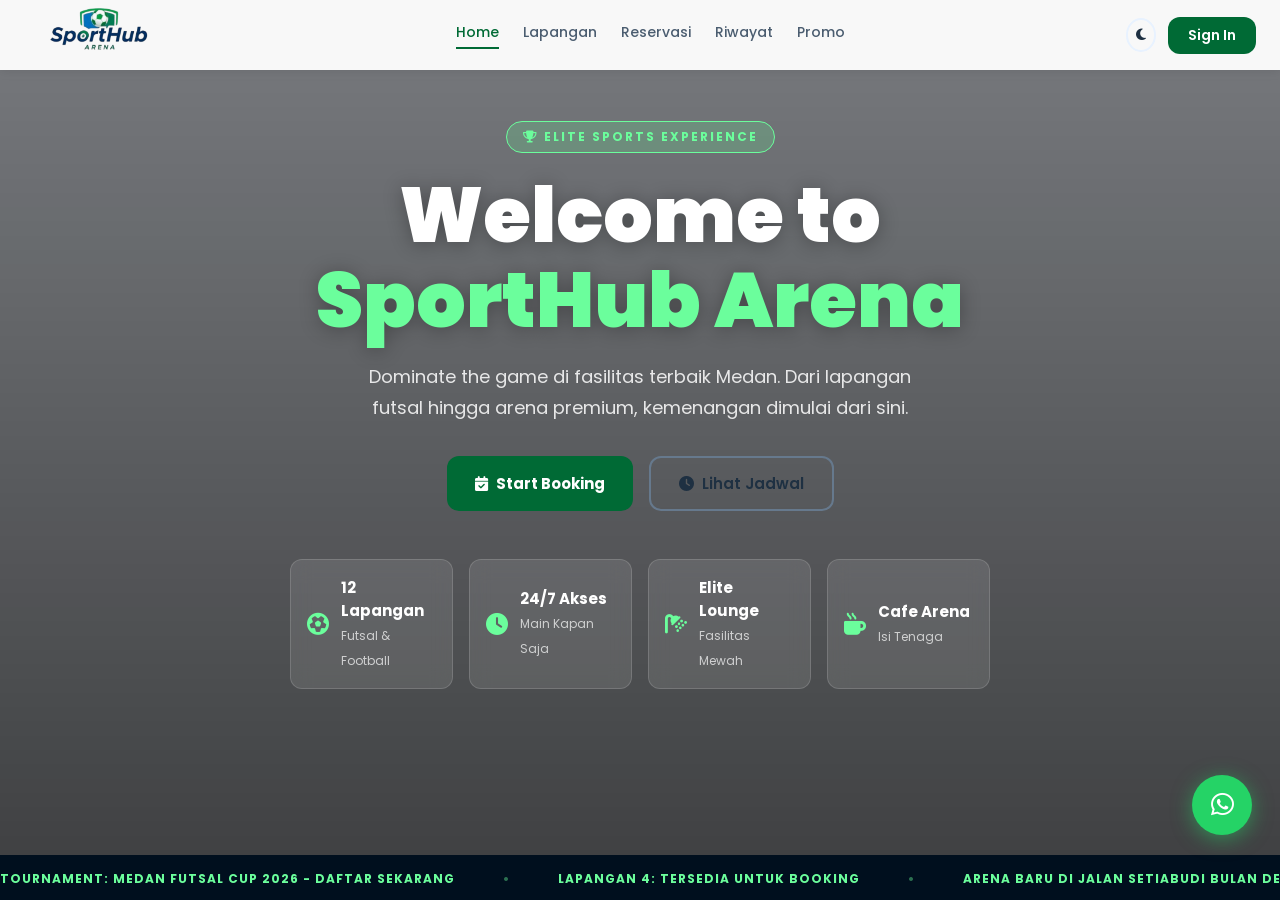
==== commit e1881063: "merapikan index" ====
--- a/index.html
+++ b/index.html
@@ -126,7 +126,7 @@
     <!-- Ticker Bar -->
     <div class="ticker-bar">
                 <div class="ticker-content">
-            <span>TOURNAMENT: MEDAN FUTSAL CUP 2024 - DAFTAR SEKARANG</span>
+            <span>TOURNAMENT: MEDAN FUTSAL CUP 2026 - DAFTAR SEKARANG</span>
             <span class="dot">&bull;</span>
             <span>LAPANGAN 4: TERSEDIA UNTUK BOOKING</span>
             <span class="dot">&bull;</span>
@@ -134,7 +134,7 @@
             <span class="dot">&bull;</span>
             <span>PROMO: DISKON 20% SLOT PAGI (06:00 - 10:00)</span>
             <span class="dot">&bull;</span>
-            <span>TOURNAMENT: MEDAN FUTSAL CUP 2024 - DAFTAR SEKARANG</span>
+            <span>TOURNAMENT: MEDAN FUTSAL CUP 2026 - DAFTAR SEKARANG</span>
             <span class="dot">&bull;</span>
             <span>LAPANGAN 4: TERSEDIA UNTUK BOOKING</span>
             <span class="dot">&bull;</span>
